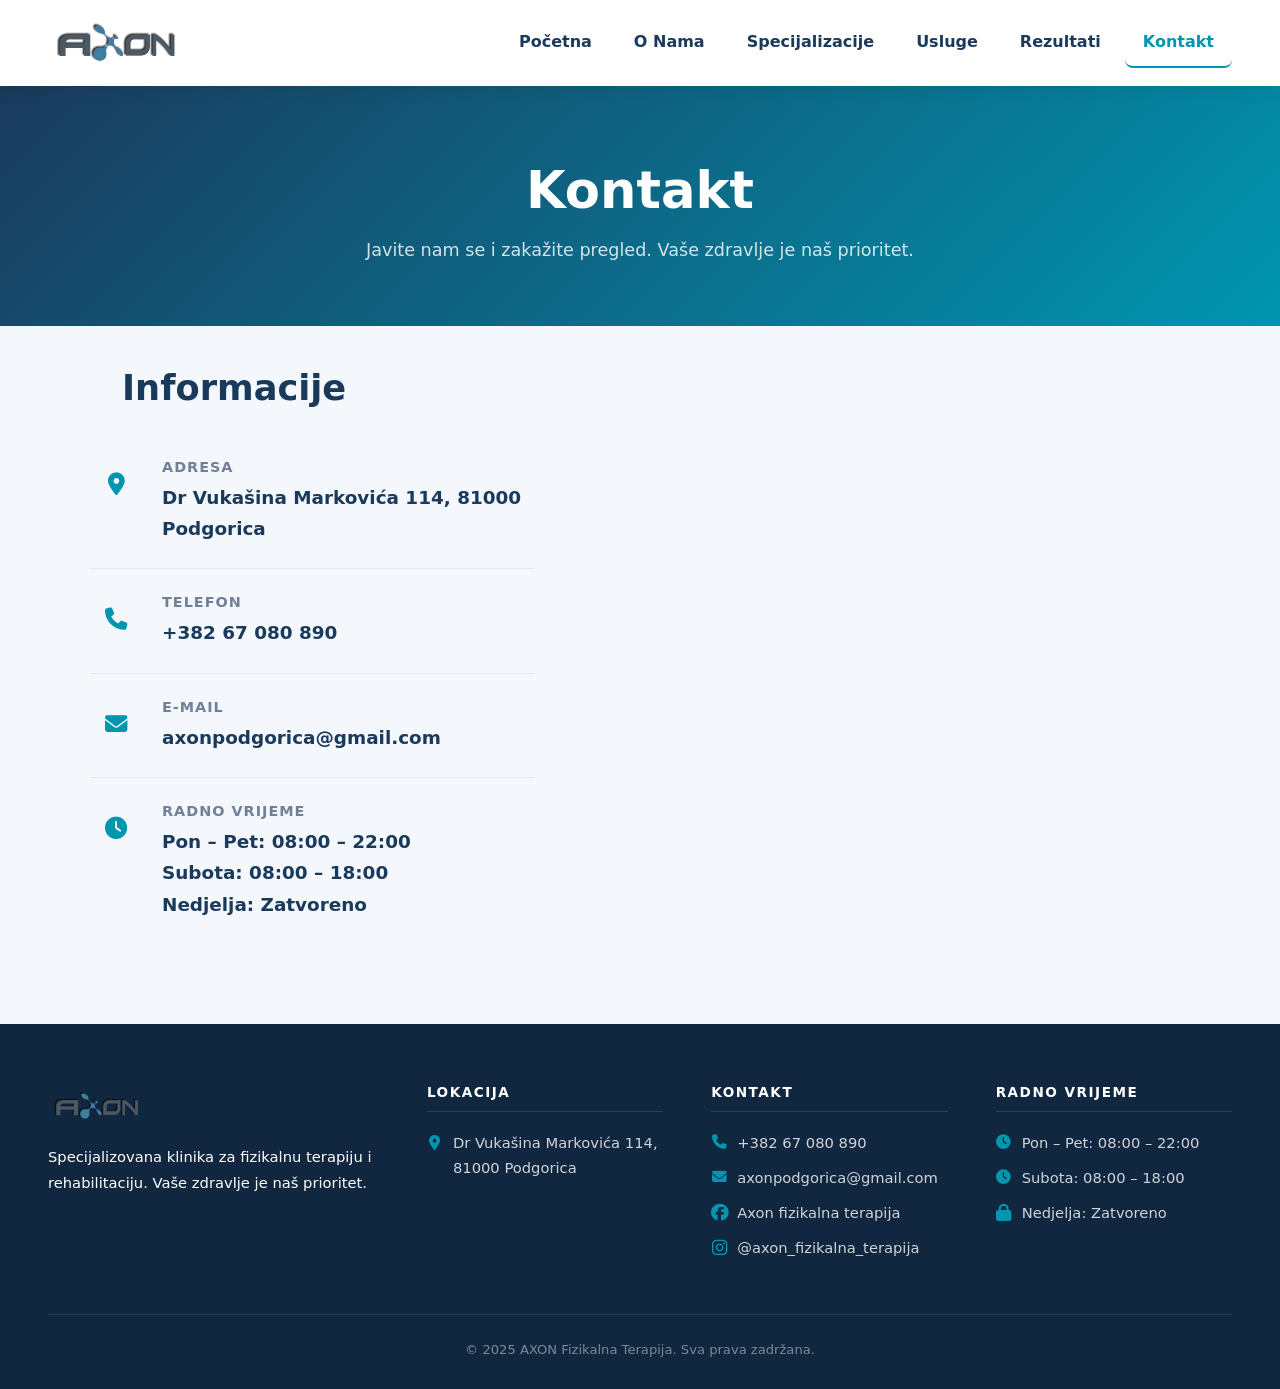
==== kontakt.html @ 86249862 "Inicijalni upload" ====
<!doctype html>
<html lang="bs">
  <head>
    <meta charset="UTF-8" />
    <meta name="viewport" content="width=device-width, initial-scale=1.0" />
    <title>Kontakt – AXON Fizikalna Terapija Podgorica</title>
    <meta
      name="description"
      content="Kontaktirajte AXON kliniku za zakazivanje pregleda. Adresa: Dr Vukašina Markovića 114, 81000 Podgorica. Tel: +382 67 080 890."
    />
    <meta property="og:type" content="website" />
    <meta property="og:url" content="https://fizioaxon.com/kontakt.html" />
    <meta property="og:title" content="Kontakt – AXON Fizikalna Terapija Podgorica" />
    <meta property="og:description" content="Kontaktirajte AXON kliniku za zakazivanje pregleda. Adresa: Dr Vukašina Markovića 114, 81000 Podgorica. Tel: +382 67 080 890." />
    <meta property="og:image" content="https://fizioaxon.com/images/axon-logo.png" />
    <meta name="twitter:card" content="summary_large_image" />
    <link rel="canonical" href="https://fizioaxon.com/kontakt.html" />
    <link rel="stylesheet" href="styles.css" />
    <link
      rel="stylesheet"
      href="https://cdnjs.cloudflare.com/ajax/libs/font-awesome/6.5.0/css/all.min.css"
    />
  </head>
  <body>
    <!-- ═══ HEADER ═══════════════════════════════════════════ -->
    <header class="site-header">
      <div class="container header-inner">
        <a href="index.html" class="logo" aria-label="AXON – početna">
          <img
            src="images/axon-logo.png"
            alt="AXON Fizikalna Terapija"
            class="logo-img"
          />
        </a>

        <button
          class="hamburger"
          id="hamburger"
          aria-label="Otvori meni"
          aria-expanded="false"
          aria-controls="main-nav"
        >
          <span></span><span></span><span></span>
        </button>

        <nav class="nav" id="main-nav" aria-label="Glavna navigacija">
          <a href="index.html" class="nav__link">Početna</a>
          <a href="o-nama.html" class="nav__link">O Nama</a>
          <a href="specijalizacije.html" class="nav__link">Specijalizacije</a>
          <a href="usluge.html" class="nav__link">Usluge</a>
          <a href="rezultati.html" class="nav__link">Rezultati</a>
          <a href="kontakt.html" class="nav__link">Kontakt</a>
        </nav>
      </div>
    </header>
    <!-- ═══════════════════════════════════════════════════════ -->

    <main>
      <!-- PAGE HERO -->
      <section class="page-hero">
        <h1>Kontakt</h1>
        <p>Javite nam se i zakažite pregled. Vaše zdravlje je naš prioritet.</p>
      </section>

      <!-- INFO + MAPA -->
      <section class="section section--light" style="padding-top:40px">
        <div class="container">
          <h2 style="margin-bottom:24px; max-width:1100px; margin-left:auto; margin-right:auto; padding-left:32px;">Informacije</h2>
          <div class="contact-main-grid">

            <!-- KONTAKT INFO -->
            <div class="contact-info-col">

              <div class="contact-info-row">
                <div class="contact-info-icon"><i class="fa-solid fa-location-dot"></i></div>
                <div>
                  <h4>Adresa</h4>
                  <p><a href="https://www.google.com/maps/place/Axon+fizikalna+terapija/@42.4355206,19.2412116,17z"
                     target="_blank" rel="noopener" style="color:inherit">Dr Vukašina Markovića 114, 81000 Podgorica</a></p>
                </div>
              </div>

              <div class="contact-info-row">
                <div class="contact-info-icon"><i class="fa-solid fa-phone"></i></div>
                <div>
                  <h4>Telefon</h4>
                  <p><a href="tel:+38267080890" style="color:inherit">+382 67 080 890</a></p>
                </div>
              </div>

              <div class="contact-info-row">
                <div class="contact-info-icon"><i class="fa-solid fa-envelope"></i></div>
                <div>
                  <h4>E-mail</h4>
                  <p><a href="mailto:axonpodgorica@gmail.com" style="color:inherit">axonpodgorica@gmail.com</a></p>
                </div>
              </div>

              <div class="contact-info-row">
                <div class="contact-info-icon"><i class="fa-solid fa-clock"></i></div>
                <div>
                  <h4>Radno Vrijeme</h4>
                  <p>Pon – Pet: 08:00 – 22:00<br />Subota: 08:00 – 18:00<br />Nedjelja: Zatvoreno</p>
                </div>
              </div>

            </div>

            <!-- MAPA -->
            <div class="contact-map-col">
              <iframe
                src="https://www.google.com/maps/embed?pb=!1m18!1m12!1m3!1d2956.123!2d19.2386313!3d42.4355206!2m3!1f0!2f0!3f0!3m2!1i1024!2i768!4f13.1!3m3!1m2!1s0x134deb002afa6535%3A0x6fe3fc8aef4e4ab2!2sAxon%20fizikalna%20terapija!5e0!3m2!1sbs!2sba!4v1"
                width="100%"
                height="460"
                style="border:0;border-radius:var(--radius);"
                allowfullscreen=""
                loading="lazy"
                referrerpolicy="no-referrer-when-downgrade"
                title="AXON lokacija na mapi"
              ></iframe>
            </div>

          </div>
        </div>
      </section>
    </main>

    <!-- ═══ FOOTER ════════════════════════════════════════════ -->
    <footer class="site-footer">
      <div class="container">
        <div class="footer-grid">
          <div class="footer-col">
            <div class="footer-logo">
              <img
                src="images/axon-logo.png"
                alt="AXON Fizikalna Terapija"
                class="logo-img footer-logo-img"
              />
            </div>
            <p>
              Specijalizovana klinika za fizikalnu terapiju i rehabilitaciju.
              Vaše zdravlje je naš prioritet.
            </p>
          </div>

          <div class="footer-col">
            <h4>Lokacija</h4>
            <ul>
              <li>
                <i class="fa-solid fa-location-dot"></i>
                <a href="https://www.google.com/maps/place/Axon+fizikalna+terapija/@42.4355206,19.2412116,17z"
                   target="_blank" rel="noopener" style="color:inherit">
                  Dr Vukašina Markovića 114, 81000 Podgorica
                </a>
              </li>
            </ul>
          </div>

          <div class="footer-col">
            <h4>Kontakt</h4>
            <ul>
              <li>
                <i class="fa-solid fa-phone"></i>
                <a href="tel:+38267080890" style="color:inherit">+382 67 080 890</a>
              </li>
              <li>
                <i class="fa-solid fa-envelope"></i>
                <a href="mailto:axonpodgorica@gmail.com" style="color:inherit">axonpodgorica@gmail.com</a>
              </li>
              <li>
                <i class="fa-brands fa-facebook"></i>
                <a href="https://www.facebook.com" target="_blank" rel="noopener" style="color:inherit">Axon fizikalna terapija</a>
              </li>
              <li>
                <i class="fa-brands fa-instagram"></i>
                <a href="https://www.instagram.com/axon_fizikalna_terapija" target="_blank" rel="noopener" style="color:inherit">@axon_fizikalna_terapija</a>
              </li>
            </ul>
          </div>

          <div class="footer-col">
            <h4>Radno Vrijeme</h4>
            <ul>
              <li><i class="fa-solid fa-clock"></i> Pon – Pet: 08:00 – 22:00</li>
              <li><i class="fa-solid fa-clock"></i> Subota: 08:00 – 18:00</li>
              <li><i class="fa-solid fa-lock"></i> Nedjelja: Zatvoreno</li>
            </ul>
          </div>
        </div>
        <div class="footer-bottom">
          <span>&copy; 2025 AXON Fizikalna Terapija. Sva prava zadržana.</span>
        </div>
      </div>
    </footer>
    <!-- ═══════════════════════════════════════════════════════ -->

    <script src="script.js"></script>
  </body>
</html>
---- styles.css ----
/* ============================================================
   AXON Physio — Shared Styles
   ============================================================ */

/* ── Variables ───────────────────────────────────────────── */
:root {
  --primary: #1a3a5c;
  --primary-dark: #112740;
  --accent: #0096b0;
  --accent-dark: #007a90;
  --white: #ffffff;
  --light-bg: #f4f7fb;
  --text: #2d3748;
  --text-light: #718096;
  --border: #e2e8f0;
  --card-shadow: 0 4px 20px rgba(26, 58, 92, 0.1);
  --card-shadow-hover: 0 8px 32px rgba(26, 58, 92, 0.18);
  --radius: 12px;
  --transition: 0.28s ease;
  --font: "Segoe UI", system-ui, -apple-system, sans-serif;
}

/* ── Reset & Base ─────────────────────────────────────────── */
*,
*::before,
*::after {
  box-sizing: border-box;
  margin: 0;
  padding: 0;
}

html {
  scroll-behavior: smooth;
  overflow-x: hidden;
}

body {
  font-family: var(--font);
  color: var(--text);
  background: var(--white);
  line-height: 1.7;
  min-height: 100vh;
  display: flex;
  flex-direction: column;
  overflow-x: hidden;
  padding-top: 86px;
}

img {
  max-width: 100%;
  display: block;
}
a {
  text-decoration: none;
  color: inherit;
}
ul {
  list-style: none;
}

/* ── Typography ───────────────────────────────────────────── */
h1,
h2,
h3,
h4 {
  line-height: 1.25;
  color: var(--primary);
}
h1 {
  font-size: clamp(2rem, 5vw, 3.2rem);
  font-weight: 800;
}
h2 {
  font-size: clamp(1.5rem, 3vw, 2.2rem);
  font-weight: 700;
}
h3 {
  font-size: 1.25rem;
  font-weight: 700;
}
p {
  color: var(--text-light);
}

/* ── Layout Helpers ───────────────────────────────────────── */
.container {
  width: 100%;
  max-width: 1600px;
  margin: 0 auto;
  padding: 0 48px;
}

.section {
  padding: 80px 0;
}

.section--light {
  background: var(--light-bg);
}

.section-title {
  text-align: center;
  margin-bottom: 12px;
}
.section-subtitle {
  text-align: center;
  color: var(--text-light);
  font-size: 1.05rem;
  margin-bottom: 52px;
}

/* ── Buttons ──────────────────────────────────────────────── */
.btn {
  display: inline-block;
  padding: 14px 36px;
  border-radius: 50px;
  font-weight: 700;
  font-size: 1rem;
  cursor: pointer;
  border: none;
  transition:
    background var(--transition),
    transform var(--transition),
    box-shadow var(--transition);
}

.btn--primary {
  background: var(--accent);
  color: var(--white);
  box-shadow: 0 4px 16px rgba(0, 184, 212, 0.35);
}
.btn--primary:hover {
  background: var(--accent-dark);
  transform: translateY(-2px);
  box-shadow: 0 8px 24px rgba(0, 184, 212, 0.45);
}

.btn--outline {
  background: transparent;
  color: var(--white);
  border: 2px solid var(--white);
}
.btn--outline:hover {
  background: var(--white);
  color: var(--primary);
  transform: translateY(-2px);
}

.btn--dark {
  background: var(--primary);
  color: var(--white);
  box-shadow: 0 4px 16px rgba(26, 58, 92, 0.3);
}
.btn--dark:hover {
  background: var(--primary-dark);
  transform: translateY(-2px);
  box-shadow: 0 8px 24px rgba(26, 58, 92, 0.45);
}

/* ── Card ─────────────────────────────────────────────────── */
.card {
  background: var(--white);
  border-radius: var(--radius);
  box-shadow: var(--card-shadow);
  padding: 30px;
  transition:
    transform var(--transition),
    box-shadow var(--transition);
}
.card:hover {
  transform: translateY(-6px);
  box-shadow: var(--card-shadow-hover);
}

/* ── Grid helpers ─────────────────────────────────────────── */
.grid-2 {
  display: grid;
  grid-template-columns: repeat(2, 1fr);
  gap: 28px;
}
.grid-3 {
  display: grid;
  grid-template-columns: repeat(3, 1fr);
  gap: 28px;
}
.grid-4 {
  display: grid;
  grid-template-columns: repeat(4, 1fr);
  gap: 28px;
}

/* ── HEADER & NAV ─────────────────────────────────────────── */
.site-header {
  background: #ffffff;
  box-shadow: 0 2px 20px rgba(0, 0, 0, 0.08);
  position: fixed;
  top: 0;
  left: 0;
  right: 0;
  z-index: 1000;
}

.header-inner {
  display: flex;
  align-items: center;
  justify-content: space-between;
  height: 86px;
}

/* Logo */
.logo {
  display: flex;
  align-items: center;
  text-decoration: none;
}
.logo-img {
  height: 62px;
  width: auto;
  display: block;
}
.footer-logo-img {
  height: 44px;
}

/* Nav */
.nav {
  display: flex;
  align-items: center;
  gap: 6px;
}

.nav__link {
  display: block;
  padding: 10px 18px;
  border-radius: 8px;
  font-weight: 600;
  font-size: 1rem;
  color: var(--primary);
  transition:
    color var(--transition),
    background var(--transition);
  border-bottom: 2px solid transparent;
  position: relative;
}
.nav__link:hover {
  color: var(--accent);
  background: rgba(26, 58, 92, 0.08);
}
.nav__link.active {
  color: var(--accent);
  border-bottom-color: var(--accent);
}

/* Hamburger */
.hamburger {
  display: none;
  flex-direction: column;
  gap: 5px;
  cursor: pointer;
  background: none;
  border: none;
  padding: 6px;
  border-radius: 6px;
}
.hamburger span {
  display: block;
  width: 26px;
  height: 2.5px;
  background: var(--primary);
  border-radius: 2px;
  transition:
    transform var(--transition),
    opacity var(--transition);
}
.hamburger.open span:nth-child(1) {
  transform: translateY(7.5px) rotate(45deg);
}
.hamburger.open span:nth-child(2) {
  opacity: 0;
}
.hamburger.open span:nth-child(3) {
  transform: translateY(-7.5px) rotate(-45deg);
}

/* ── PAGE HERO BANNER ─────────────────────────────────────── */
.page-hero {
  background: linear-gradient(135deg, var(--primary) 0%, var(--accent));
  /*background: linear-gradient(135deg, #112740 0%, #0a4a5c 100%);*/
  color: var(--white);
  text-align: center;
  padding: 72px 24px 60px;
}
.page-hero h1 {
  color: var(--white);
  margin-bottom: 14px;
}
.page-hero p {
  color: rgba(255, 255, 255, 0.82);
  font-size: 1.1rem;
  max-width: 560px;
  margin: 0 auto;
}

/* ── HERO SLIDER ──────────────────────────────────────────── */
.hero-slider {
  position: relative;
  min-height: 100vh;
  overflow: hidden;
  display: flex;
  align-items: center;
}
.hero-slides {
  position: absolute;
  inset: 0;
}
.hero-slide {
  position: absolute;
  inset: 0;
  background-size: cover;
  background-position: center;
  opacity: 0;
  transition: opacity 1.2s ease;
}
.hero-slide.active {
  opacity: 1;
}
.hero-overlay {
  position: absolute;
  inset: 0;
  background: rgba(15, 35, 65, 0.68);
  z-index: 1;
}
.hero-content {
  position: relative;
  z-index: 2;
  width: 100%;
  max-width: 700px;
  margin: 0 auto;
  text-align: center;
  padding: 0 24px 120px;
  color: var(--white);
}
.hero-content h1 {
  color: var(--white);
  font-size: clamp(2.2rem, 6vw, 3.6rem);
  margin-bottom: 20px;
}
.hero-content p {
  color: rgba(255, 255, 255, 0.88);
  font-size: 1.15rem;
  margin-bottom: 36px;
}
.home-hero__badge {
  display: inline-block;
  background: rgba(255, 255, 255, 0.15);
  border: 1px solid rgba(255, 255, 255, 0.35);
  color: var(--white);
  border-radius: 50px;
  padding: 6px 20px;
  font-size: 0.85rem;
  letter-spacing: 1px;
  text-transform: uppercase;
  margin-bottom: 22px;
}
.hero-btns {
  display: flex;
  flex-wrap: wrap;
  gap: 12px;
  justify-content: center;
}

/* Arrows */
.slider-arrow {
  position: absolute;
  top: 50%;
  transform: translateY(-50%);
  z-index: 3;
  background: rgba(255, 255, 255, 0.18);
  border: 2px solid rgba(255, 255, 255, 0.5);
  color: var(--white);
  width: 52px;
  height: 52px;
  border-radius: 50%;
  font-size: 2rem;
  line-height: 1;
  cursor: pointer;
  display: flex;
  align-items: center;
  justify-content: center;
  transition:
    background 0.25s,
    transform 0.25s;
  backdrop-filter: blur(4px);
}
.slider-arrow:hover {
  background: rgba(255, 255, 255, 0.32);
  transform: translateY(-50%) scale(1.08);
}
.slider-arrow--prev {
  left: 20px;
}
.slider-arrow--next {
  right: 20px;
}
/* Dots */
.slider-dots {
  position: absolute;
  bottom: 24px;
  left: 50%;
  transform: translateX(-50%);
  z-index: 3;
  display: flex;
  gap: 10px;
}
.slider-dot {
  width: 12px;
  height: 12px;
  border-radius: 50%;
  border: 2px solid rgba(255, 255, 255, 0.7);
  background: transparent;
  cursor: pointer;
  transition:
    background 0.25s,
    transform 0.25s;
}
.slider-dot.active {
  background: var(--white);
  transform: scale(1.2);
}

/* ── FEATURE CARDS (home) ─────────────────────────────────── */
.feature-card {
  text-align: center;
}
.feature-card__icon {
  font-size: 2.8rem;
  margin-bottom: 18px;
  display: block;
}
.feature-card h3 {
  margin-bottom: 10px;
}

/* ── INTRO SECTION (home) ─────────────────────────────────── */
.intro-section {
  background: var(--light-bg);
}
.intro-grid {
  display: grid;
  grid-template-columns: 1fr 1fr;
  gap: 56px;
  align-items: center;
}
.intro-text h2 {
  margin-bottom: 18px;
}
.intro-text p {
  margin-bottom: 16px;
}
.intro-visual {
  border-radius: var(--radius);
  height: 420px;
  background-size: cover;
  background-position: center top;
  background-repeat: no-repeat;
}

/* ── TEAM CARDS ───────────────────────────────────────────── */
.team-card {
  text-align: center;
}
.team-card__avatar {
  width: 90px;
  height: 90px;
  border-radius: 50%;
  background: linear-gradient(135deg, var(--primary), var(--accent));
  display: flex;
  align-items: center;
  justify-content: center;
  font-size: 2.2rem;
  margin: 0 auto 18px;
  color: var(--white);
}
.team-card__role {
  display: inline-block;
  background: rgba(0, 184, 212, 0.12);
  color: var(--accent-dark);
  border-radius: 50px;
  padding: 4px 14px;
  font-size: 0.82rem;
  font-weight: 600;
  margin-bottom: 12px;
}
.team-card h3 {
  margin-bottom: 6px;
}

/* ── FLIP CARD ────────────────────────────────────────────── */
.flip-card {
  perspective: 1200px;
  height: 100%;
}
.flip-card__inner {
  display: grid;
  width: 100%;
  height: 100%;
  transform-style: preserve-3d;
  transition: transform 0.7s ease;
}
.flip-card:hover .flip-card__inner {
  transform: rotateY(180deg);
}
.flip-card__front,
.flip-card__back {
  grid-area: 1 / 1;
  backface-visibility: hidden;
  -webkit-backface-visibility: hidden;
  border-radius: var(--radius);
  overflow: hidden;
}
/* Zadnja strana određuje visinu (u grid toku) */
.flip-card__back {
  transform: rotateY(180deg);
  background: var(--white);
  display: flex;
  flex-direction: column;
  padding: 20px;
  box-shadow: var(--card-shadow);
  border: 1px solid var(--border);
  min-height: 520px;
}
/* Prednja strana popunjava isti grid slot */
.flip-card__front {
  background: var(--primary-dark);
  position: relative;
  overflow: hidden;
  clip-path: inset(0 round 12px);
}
.flip-card__photo {
  position: absolute;
  inset: 0;
  width: 100%;
  height: 100%;
  object-fit: cover;
  object-position: top;
  display: block;
}
.flip-card__front-info {
  position: absolute;
  bottom: 0;
  left: 0;
  right: 0;
  padding: 20px 24px;
  background: linear-gradient(
    to top,
    rgba(17, 39, 64, 0.95) 0%,
    rgba(17, 39, 64, 0.6) 70%,
    transparent 100%
  );
}
.flip-card__front-info h3 {
  color: var(--white);
  margin: 0 0 4px;
  font-size: 1.4rem;
}
.flip-card__front-info span {
  color: var(--accent);
  font-size: 1rem;
  font-weight: 600;
}

/* ── TEAM V2 ──────────────────────────────────────────────── */
.team-grid {
  display: grid;
  grid-template-columns: repeat(3, 1fr);
  gap: 28px;
  align-items: stretch;
  overflow: hidden;
}
.team-card-v2 {
  display: flex;
  flex-direction: column;
  gap: 0;
  padding: 28px;
}
.team-card-v2__header {
  display: flex;
  align-items: center;
  gap: 16px;
  margin-bottom: 20px;
  padding-bottom: 18px;
  border-bottom: 1px solid var(--border);
}
.team-card-v2__avatar {
  width: 56px;
  height: 56px;
  border-radius: 50%;
  background: linear-gradient(135deg, var(--primary), var(--accent));
  display: flex;
  align-items: center;
  justify-content: center;
  font-size: 1.4rem;
  color: var(--white);
  flex-shrink: 0;
}
.team-card-v2__header h3 {
  margin: 0 0 4px;
  font-size: 1.15rem;
  color: var(--primary);
}
.team-card-v2__role {
  font-size: 0.85rem;
  color: var(--accent-dark);
  font-weight: 600;
}
.team-card-v2__body {
  flex: 1;
  display: flex;
  flex-direction: column;
  gap: 10px;
  margin-bottom: 20px;
}
.team-card-v2__body p {
  margin: 0;
  font-size: 0.9rem;
  color: var(--text-light);
  line-height: 1.6;
}
.team-card-v2__tags {
  display: flex;
  flex-wrap: wrap;
  gap: 6px;
  margin-top: auto;
}
.team-card-v2__tags span {
  background: rgba(0, 150, 176, 0.1);
  color: var(--accent-dark);
  border-radius: 50px;
  padding: 4px 12px;
  font-size: 0.78rem;
  font-weight: 600;
}
@media (max-width: 900px) {
  .team-grid {
    grid-template-columns: 1fr;
  }
  .flip-card__back {
    min-height: 495px;
    padding: 16px;
  }
  .team-card-v2__body p {
    font-size: 0.78rem;
    line-height: 1.5;
  }
  .team-card-v2__header {
    margin-bottom: 12px;
    padding-bottom: 12px;
  }
  .team-card-v2__body {
    gap: 6px;
    margin-bottom: 0;
  }
  .team-card-v2__tags {
    display: none;
  }
}

/* ── VALUES ───────────────────────────────────────────────── */
.value-card {
  text-align: center;
  border-top: 4px solid #0096b0;
}
.value-card:hover {
  transform: translateY(-12px);
}
.value-card__icon {
  font-size: 2.4rem;
  margin-bottom: 14px;
  display: block;
}

/* ── SPECIALIZATION CARDS ─────────────────────────────────── */
.spec-card {
  text-align: center;
}
.spec-card__icon {
  font-size: 3rem;
  margin-bottom: 16px;
  display: block;
}
.spec-card h3 {
  margin-bottom: 10px;
}

/* ── SPECIALIZATION BLOCKS ────────────────────────────────── */
.spec-blocks {
  display: flex;
  flex-direction: column;
  gap: 0;
  margin-top: 40px;
}
.spec-block {
  display: grid;
  grid-template-columns: 1fr 1fr;
  min-height: 420px;
  border-radius: var(--radius);
  overflow: hidden;
  margin-bottom: 24px;
  box-shadow: var(--card-shadow);
}
.spec-block--reverse {
  direction: rtl;
}
.spec-block--reverse > * {
  direction: ltr;
}

/* Animacija */
.spec-block .spec-block__img {
  opacity: 0;
  transform: translateX(-60px);
  transition:
    opacity 0.7s ease,
    transform 0.7s ease;
}
.spec-block .spec-block__text {
  opacity: 0;
  transform: translateX(60px);
  transition:
    opacity 0.7s ease 0.15s,
    transform 0.7s ease 0.15s;
}
.spec-block--reverse .spec-block__img {
  transform: translateX(60px);
}
.spec-block--reverse .spec-block__text {
  transform: translateX(-60px);
}
.spec-block--visible .spec-block__img,
.spec-block--visible .spec-block__text {
  opacity: 1;
  transform: translateX(0);
}
.spec-block__img {
  background-size: cover;
  background-position: center;
  background-repeat: no-repeat;
  position: relative;
}
.spec-block__img::after {
  content: "";
  position: absolute;
  inset: 0;
  background: linear-gradient(to right, rgba(17, 39, 64, 0.35), transparent);
}
.spec-block--reverse .spec-block__img::after {
  background: linear-gradient(to left, rgba(17, 39, 64, 0.35), transparent);
}
.spec-block__text {
  background: var(--white);
  padding: 48px 40px;
  display: flex;
  flex-direction: column;
  justify-content: center;
  border-right: 4px solid #0096b0;
  border-bottom: 4px solid #0096b0;
}
.spec-block--reverse .spec-block__text {
  border-right: none;
  border-left: 4px solid #0096b0;
  border-bottom: 4px solid #0096b0;
}
.spec-block:nth-child(even) .spec-block__text {
  background: #edf6f9;
}
.spec-block__text h3 {
  font-size: 1.4rem;
  color: var(--primary);
  margin-bottom: 16px;
}
.spec-block__text p {
  color: var(--text-light);
  line-height: 1.7;
  margin-bottom: 20px;
}
.spec-list {
  list-style: none;
  padding: 0;
  margin: 0;
  display: flex;
  flex-direction: column;
  gap: 10px;
}
.spec-list li {
  display: flex;
  align-items: center;
  gap: 10px;
  color: var(--text);
  font-size: 0.95rem;
  font-weight: 500;
}
.spec-list li::before {
  content: "";
  width: 20px;
  height: 20px;
  min-width: 20px;
  border-radius: 50%;
  background: #0096b0;
  background-image: url("data:image/svg+xml,%3Csvg xmlns='http://www.w3.org/2000/svg' viewBox='0 0 24 24' fill='none' stroke='white' stroke-width='3' stroke-linecap='round' stroke-linejoin='round'%3E%3Cpolyline points='20 6 9 17 4 12'/%3E%3C/svg%3E");
  background-size: 12px;
  background-repeat: no-repeat;
  background-position: center;
}
@media (max-width: 768px) {
  .spec-block,
  .spec-block--reverse {
    grid-template-columns: 1fr;
    direction: ltr;
  }
  .spec-block__img {
    min-height: 240px;
  }
  .spec-block__text {
    padding: 28px 24px;
  }
}

/* ── SERVICES LIST ────────────────────────────────────────── */
.service-card {
  display: flex;
  gap: 20px;
  align-items: flex-start;
}
.service-card__icon {
  font-size: 2.2rem;
  flex-shrink: 0;
  width: 58px;
  height: 58px;
  background: var(--light-bg);
  border-radius: 12px;
  display: flex;
  align-items: center;
  justify-content: center;
}
.service-card__body h3 {
  margin-bottom: 8px;
}

/* ── SERVICE CARDS V2 (sa slikom) ────────────────────────── */
.service-card-v2 {
  background: var(--white);
  border-radius: var(--radius);
  overflow: hidden;
  box-shadow: var(--card-shadow);
  transition:
    transform var(--transition),
    box-shadow var(--transition);
  display: flex;
  flex-direction: column;
}
.service-card-v2:hover {
  transform: translateY(-6px);
  box-shadow: var(--card-shadow-hover);
}
.service-card-v2__img {
  height: 400px;
  background-size: cover;
  background-position: center;
  background-repeat: no-repeat;
  position: relative;
}
.service-card-v2__img::after {
  content: "";
  position: absolute;
  inset: 0;
  background: linear-gradient(
    to bottom,
    transparent 50%,
    rgba(17, 39, 64, 0.5) 100%
  );
}
.service-card-v2__body {
  padding: 24px;
  border-top: 3px solid #0096b0;
  flex: 1;
}
.service-card-v2__body h3 {
  color: var(--primary);
  margin-bottom: 10px;
  font-size: 1.05rem;
}
.service-card-v2__body p {
  color: var(--text-light);
  font-size: 0.9rem;
  line-height: 1.6;
}

/* ── TESTIMONIALS ─────────────────────────────────────────── */
.testimonials-section {
  background: var(--primary-dark);
  padding: 80px 0;
}
.testimonial-card {
  background: rgba(255, 255, 255, 0.07);
  border: 1px solid rgba(255, 255, 255, 0.12);
  border-radius: 16px;
  padding: 32px 28px;
  display: flex;
  flex-direction: column;
  gap: 16px;
  transition:
    background 0.25s,
    transform 0.25s;
}
.testimonial-card:hover {
  background: rgba(255, 255, 255, 0.12);
  transform: translateY(-4px);
}
.testimonial-stars {
  color: #f6c90e;
  font-size: 1.1rem;
  letter-spacing: 2px;
}
.testimonial-text {
  color: rgba(255, 255, 255, 0.88);
  font-size: 0.97rem;
  line-height: 1.7;
  flex: 1;
}
.testimonial-author {
  display: flex;
  align-items: center;
  gap: 14px;
  margin-top: 4px;
}
.testimonial-avatar {
  width: 44px;
  height: 44px;
  border-radius: 50%;
  background: var(--accent);
  color: #fff;
  font-weight: 700;
  font-size: 1.1rem;
  display: flex;
  align-items: center;
  justify-content: center;
  flex-shrink: 0;
}
.testimonial-author strong {
  display: block;
  color: #fff;
  font-size: 0.95rem;
}
.testimonial-author span {
  font-size: 0.8rem;
  color: rgba(255, 255, 255, 0.55);
}

/* ── STATS (kept for rezultati page) ─────────────────────── */
.stats-section {
  background: linear-gradient(135deg, var(--primary), var(--accent));
  padding: 72px 0;
}
.stats-grid {
  display: grid;
  grid-template-columns: repeat(4, 1fr);
  gap: 28px;
  text-align: center;
}
.stat-item__number {
  font-size: clamp(2rem, 4vw, 3rem);
  font-weight: 900;
  color: var(--white);
  display: block;
  line-height: 1.1;
}
.stat-item__label {
  color: rgba(255, 255, 255, 0.78);
  font-size: 0.92rem;
  margin-top: 6px;
}

/* ── TESTIMONIALS ─────────────────────────────────────────── */
.testimonial-card {
  position: relative;
  padding-top: 40px;
}
.testimonial-card::before {
  content: "\201C";
  position: absolute;
  top: 10px;
  left: 28px;
  font-size: 4rem;
  color: var(--accent);
  font-family: Georgia, serif;
  line-height: 1;
}
.testimonial-card__text {
  color: var(--text);
  font-style: italic;
  margin-bottom: 20px;
  font-size: 1rem;
}
.testimonial-card__author {
  font-weight: 700;
  color: var(--primary);
  font-size: 0.92rem;
}
.testimonial-card__role {
  color: var(--text-light);
  font-size: 0.82rem;
}
.testimonial-stars {
  color: #f5a623;
  font-size: 1.1rem;
  margin-bottom: 14px;
}
.testimonial-card__footer {
  display: flex;
  align-items: center;
  gap: 14px;
  margin-top: auto;
}
.testimonial-avatar {
  width: 46px;
  height: 46px;
  min-width: 46px;
  border-radius: 50%;
  display: flex;
  align-items: center;
  justify-content: center;
  color: var(--white);
  font-weight: 700;
  font-size: 0.95rem;
}

/* ── GALLERY ──────────────────────────────────────────────── */
.gallery-grid {
  display: grid;
  grid-template-columns: repeat(4, 1fr);
  gap: 12px;
  margin-top: 40px;
}
.gallery-item {
  border-radius: var(--radius);
  overflow: hidden;
  cursor: zoom-in;
  aspect-ratio: 1 / 1;
  background-size: cover;
  background-position: center;
  background-repeat: no-repeat;
  transition:
    box-shadow 0.3s ease,
    transform 0.3s ease;
}
.gallery-item:hover {
  transform: scale(1.02);
  box-shadow: 0 8px 24px rgba(0, 0, 0, 0.15);
}
@media (min-width: 395px) and (max-width: 770px) {
  .gallery-grid {
    grid-template-columns: repeat(2, 1fr);
    grid-auto-rows: unset;
  }
  .gallery-item {
    aspect-ratio: 1 / 1;
    height: auto;
  }
}
@media (max-width: 395px) {
  .gallery-grid {
    grid-template-columns: 1fr;
    grid-auto-rows: unset;
  }
  .gallery-item {
    aspect-ratio: 16 / 9;
    height: auto;
  }
}

/* ── LIGHTBOX ─────────────────────────────────────────────── */
.lightbox {
  display: none;
  position: fixed;
  inset: 0;
  z-index: 2000;
  align-items: center;
  justify-content: center;
}
.lightbox--open {
  display: flex;
}
.lightbox__overlay {
  position: absolute;
  inset: 0;
  background: rgba(0, 0, 0, 0.92);
}
.lightbox__img-wrap {
  position: relative;
  z-index: 1;
  max-width: 90vw;
  max-height: 88vh;
  display: flex;
  align-items: center;
  justify-content: center;
}
.lightbox__img {
  max-width: 90vw;
  max-height: 88vh;
  object-fit: contain;
  border-radius: var(--radius);
  box-shadow: 0 20px 60px rgba(0, 0, 0, 0.5);
}
.lightbox__close,
.lightbox__prev,
.lightbox__next {
  position: absolute;
  z-index: 2;
  background: rgba(255, 255, 255, 0.1);
  border: none;
  color: var(--white);
  cursor: pointer;
  transition: background 0.2s;
  border-radius: 50%;
  line-height: 1;
}
.lightbox__close:hover,
.lightbox__prev:hover,
.lightbox__next:hover {
  background: rgba(255, 255, 255, 0.25);
}
.lightbox__close {
  top: 20px;
  right: 20px;
  width: 44px;
  height: 44px;
  font-size: 1.6rem;
}
.lightbox__prev,
.lightbox__next {
  top: 50%;
  transform: translateY(-50%);
  width: 52px;
  height: 52px;
  font-size: 2rem;
}
.lightbox__prev {
  left: 20px;
}
.lightbox__next {
  right: 20px;
}
.lightbox__counter {
  position: absolute;
  bottom: 20px;
  left: 50%;
  transform: translateX(-50%);
  color: rgba(255, 255, 255, 0.7);
  font-size: 0.9rem;
  z-index: 2;
}
.gallery-item--tall {
  grid-row: span 2;
}
.gallery-item--wide {
  grid-column: span 2;
}
@media (max-width: 770px) {
  .gallery-item--tall {
    grid-row: span 1;
  }
  .gallery-item--wide {
    grid-column: span 1;
  }
}

/* ── FAQ ──────────────────────────────────────────────────── */
.faq-layout {
  display: grid;
  grid-template-columns: 1fr 1.4fr;
  gap: 48px;
  align-items: start;
  margin-top: 40px;
}
.faq-img {
  border-radius: var(--radius);
  background-size: cover;
  background-position: center;
  background-repeat: no-repeat;
  min-height: 500px;
  position: sticky;
  top: 100px;
}
.faq-list {
  display: flex;
  flex-direction: column;
  gap: 12px;
}
@media (max-width: 768px) {
  .faq-layout {
    grid-template-columns: 1fr;
    gap: 32px;
  }
  .faq-img {
    min-height: 240px;
    position: static;
  }
}
.faq-item {
  border: 1px solid #e2e8f0;
  border-radius: var(--radius);
  overflow: hidden;
  background: var(--white);
}
.faq-question {
  width: 100%;
  background: none;
  border: none;
  padding: 20px 24px;
  text-align: left;
  font-size: 1rem;
  font-weight: 600;
  color: var(--primary);
  cursor: pointer;
  display: flex;
  justify-content: space-between;
  align-items: center;
  gap: 16px;
  transition: background var(--transition);
}
.faq-question:hover {
  background: var(--light-bg);
}
.faq-item--open .faq-question {
  background: var(--light-bg);
  border-bottom: 1px solid #e2e8f0;
}
.faq-icon {
  font-size: 1.4rem;
  font-weight: 300;
  color: #0096b0;
  flex-shrink: 0;
  transition: transform var(--transition);
}
.faq-answer {
  max-height: 0;
  overflow: hidden;
  transition:
    max-height 0.35s ease,
    padding 0.35s ease;
  padding: 0 24px;
}
.faq-answer p {
  color: var(--text-light);
  line-height: 1.7;
  font-size: 0.95rem;
}
.faq-item--open .faq-answer {
  max-height: 300px;
  padding: 20px 24px;
}

/* ── FLOATING CTA ─────────────────────────────────────────── */
.fab-group {
  position: fixed;
  bottom: 28px;
  right: 28px;
  display: none;
  flex-direction: column;
  gap: 12px;
  z-index: 999;
}
@media (min-width: 1700px) {
  .fab-group {
    display: flex;
  }
}
.fab {
  width: 52px;
  height: 52px;
  border-radius: 50%;
  display: flex;
  align-items: center;
  justify-content: center;
  font-size: 1.3rem;
  line-height: 1;
  color: var(--white);
  text-decoration: none;
  box-shadow: 0 4px 16px rgba(0, 0, 0, 0.2);
  transition:
    transform var(--transition),
    box-shadow var(--transition);
}
.fab i {
  display: flex;
  align-items: center;
  justify-content: center;
  width: 100%;
  height: 100%;
}
.fab:hover {
  transform: scale(1.12);
  box-shadow: 0 6px 20px rgba(0, 0, 0, 0.3);
}
.fab--phone {
  background: #0096b0;
}
.fab--whatsapp {
  background: #25d366;
}

/* ── BEFORE / AFTER CARDS ─────────────────────────────────── */
.ba-card__head {
  display: flex;
  justify-content: space-between;
  margin-bottom: 14px;
}
.ba-badge {
  font-size: 0.78rem;
  font-weight: 700;
  padding: 3px 12px;
  border-radius: 50px;
}
.ba-badge--before {
  background: #fde8e8;
  color: #c53030;
}
.ba-badge--after {
  background: #e6ffed;
  color: #276749;
}
.ba-card__item {
  margin-bottom: 10px;
}
.ba-card__item span {
  display: block;
  font-size: 0.82rem;
  font-weight: 600;
  color: var(--text-light);
  text-transform: uppercase;
  letter-spacing: 0.5px;
  margin-bottom: 2px;
}
.ba-card__item p {
  font-size: 0.95rem;
  color: var(--text);
}

/* ── CONTACT INFO CARDS ───────────────────────────────────── */
.contact-cards-grid {
  display: grid;
  grid-template-columns: repeat(4, 1fr);
  gap: 24px;
  margin-top: 40px;
}
@media (max-width: 900px) {
  .contact-cards-grid {
    grid-template-columns: repeat(2, 1fr);
  }
}
@media (max-width: 500px) {
  .contact-cards-grid {
    grid-template-columns: 1fr;
  }
}
.contact-info-card {
  text-align: center;
  padding: 28px 20px;
}
.contact-info-card .contact-info-icon {
  margin: 0 auto 16px;
}
.contact-info-card h4 {
  margin-bottom: 8px;
  font-size: 0.85rem;
  text-transform: uppercase;
  letter-spacing: 1px;
  color: var(--text-light);
}
.contact-info-card p {
  font-size: 0.95rem;
  line-height: 1.7;
}
.contact-info-card-link {
  display: block;
  text-decoration: none;
  color: inherit;
}
.contact-info-row--card {
  background: var(--primary-dark);
  border-radius: var(--radius);
  padding: 24px 28px;
  box-shadow: 0 4px 16px rgba(17, 39, 64, 0.25);
  border: none;
  transition:
    box-shadow var(--transition),
    transform var(--transition);
  margin-bottom: 14px;
  cursor: pointer;
}
.contact-info-row--card h4 {
  font-size: 1rem;
  text-transform: uppercase;
  letter-spacing: 1.2px;
  color: var(--accent);
  margin-bottom: 6px;
}
.contact-info-row--card p {
  font-size: 1.65rem;
  font-weight: 400;
  color: var(--white);
  line-height: 1.5;
}
.contact-info-row--card .contact-info-icon {
  font-size: 1.6rem;
  width: 62px;
  height: 62px;
  background: rgba(255, 255, 255, 0.1);
  color: var(--accent);
}
.contact-info-card-link:hover .contact-info-row--card,
.contact-info-row--card:hover {
  box-shadow: 0 8px 28px rgba(17, 39, 64, 0.4);
  transform: translateY(-2px);
}
.contact-main-grid {
  display: grid;
  grid-template-columns: 1fr 1.4fr;
  gap: 32px;
  align-items: stretch;
  max-width: 1100px;
  margin: 0 auto;
}
.contact-map-col {
  display: flex;
}
.contact-map-col iframe {
  flex: 1;
  min-height: 100%;
}
@media (max-width: 900px) {
  .contact-main-grid {
    grid-template-columns: 1fr;
  }
}
.contact-map-col iframe {
  width: 100%;
  border-radius: var(--radius);
}

/* ── CONTACT INFO COL ─────────────────────────────────────── */
.contact-info-col {
  display: flex;
  flex-direction: column;
  gap: 0;
}
.contact-info-row {
  display: flex;
  align-items: flex-start;
  gap: 20px;
  padding: 24px 0;
  border-bottom: 1px solid var(--border);
}
.contact-info-row:last-child {
  border-bottom: none;
}
.contact-info-icon {
  font-size: 1.4rem;
  width: 52px;
  height: 52px;
  background: var(--light-bg);
  border-radius: 12px;
  display: flex;
  align-items: center;
  justify-content: center;
  flex-shrink: 0;
  color: var(--accent);
}
.contact-info-icon .fa-clock {
  color: var(--accent);
}
.contact-info-icon .fa-facebook {
  color: #1877f2;
}
.contact-info-icon .fa-instagram {
  color: #e4405f;
}
.contact-info-row h4 {
  font-size: 0.9rem;
  text-transform: uppercase;
  letter-spacing: 1px;
  color: var(--text-light);
  margin-bottom: 6px;
  font-weight: 600;
}
.contact-info-row--card h4 {
  color: var(--accent) !important;
  font-size: 0.82rem !important;
  text-transform: uppercase;
  letter-spacing: 1.5px;
  font-weight: 600;
}
.contact-info-row--card p {
  font-size: 1.25rem !important;
  font-weight: 600 !important;
  color: var(--white) !important;
  line-height: 1.5;
}
.contact-info-row p {
  font-size: 1.15rem;
  color: var(--primary);
  font-weight: 600;
  line-height: 1.7;
}

/* ── CONTACT DARK BOX ─────────────────────────────────────── */
.contact-dark-box {
  display: grid;
  grid-template-columns: 1fr 1.4fr;
  border-radius: var(--radius);
  overflow: hidden;
  box-shadow: 0 8px 40px rgba(17, 39, 64, 0.25);
}
.contact-dark-info {
  background: var(--primary-dark);
  padding: 48px 40px;
  color: var(--white);
  display: flex;
  flex-direction: column;
}
.contact-dark-logo {
  font-size: 2.4rem;
  color: var(--accent);
  margin-bottom: 20px;
}
.contact-dark-title {
  font-size: 1.6rem;
  font-weight: 700;
  color: var(--white);
  margin-bottom: 20px;
  line-height: 1.3;
}
.contact-dark-title span {
  color: var(--accent);
  font-size: 1.1rem;
  font-weight: 400;
}
.contact-dark-divider {
  width: 48px;
  height: 3px;
  background: var(--accent);
  border-radius: 2px;
  margin-bottom: 28px;
}
.contact-dark-list {
  list-style: none;
  padding: 0;
  margin: 0;
  display: flex;
  flex-direction: column;
  gap: 16px;
}
.contact-dark-list li {
  display: flex;
  align-items: center;
  gap: 14px;
  font-size: 1rem;
  color: rgba(255, 255, 255, 0.85);
}
.contact-dark-list li a {
  display: flex;
  align-items: center;
  gap: 14px;
  color: rgba(255, 255, 255, 0.85);
  text-decoration: none;
  transition: color var(--transition);
}
.contact-dark-list li a:hover {
  color: var(--accent);
}
.contact-dark-list i {
  color: var(--accent);
  width: 18px;
  text-align: center;
  flex-shrink: 0;
}
.contact-dark-map {
  background: var(--primary-dark);
  padding: 32px 32px 32px 0;
  display: flex;
}
.contact-dark-map iframe {
  flex: 1;
  display: block;
  border-radius: var(--radius) !important;
}
@media (max-width: 768px) {
  .contact-dark-box {
    grid-template-columns: 1fr;
  }
  .contact-dark-map iframe {
    border-radius: 0 0 var(--radius) var(--radius) !important;
    min-height: 300px !important;
  }
}

/* ── CONTACT FORM ─────────────────────────────────────────── */
.contact-form-section .container {
  display: grid;
  grid-template-columns: 1fr 1fr;
  gap: 48px;
  align-items: start;
}
.form-group {
  margin-bottom: 20px;
}
.form-group label {
  display: block;
  font-weight: 600;
  margin-bottom: 6px;
  font-size: 0.9rem;
  color: var(--primary);
}
.form-group input,
.form-group textarea,
.form-group select {
  width: 100%;
  padding: 12px 16px;
  border: 1.5px solid var(--border);
  border-radius: 8px;
  font-family: var(--font);
  font-size: 0.95rem;
  color: var(--text);
  transition:
    border-color var(--transition),
    box-shadow var(--transition);
  background: var(--white);
}
.form-group input:focus,
.form-group textarea:focus {
  outline: none;
  border-color: var(--accent);
  box-shadow: 0 0 0 3px rgba(0, 184, 212, 0.15);
}
.form-group textarea {
  resize: vertical;
  min-height: 130px;
}
.form-row {
  display: grid;
  grid-template-columns: 1fr 1fr;
  gap: 16px;
}
.form-submit {
  margin-top: 8px;
}

/* ── MAP PLACEHOLDER ──────────────────────────────────────── */
.map-placeholder {
  background: var(--light-bg);
  border: 2px dashed var(--border);
  border-radius: var(--radius);
  height: 320px;
  display: flex;
  flex-direction: column;
  align-items: center;
  justify-content: center;
  color: var(--text-light);
  font-size: 1rem;
  gap: 10px;
}
.map-placeholder .map-icon {
  font-size: 2.6rem;
}
.map-placeholder strong {
  color: var(--primary);
  font-size: 1.05rem;
}

/* ── FOOTER ───────────────────────────────────────────────── */
.site-footer {
  background: var(--primary-dark);
  color: rgba(255, 255, 255, 0.8);
  padding: 60px 0 28px;
  margin-top: auto;
}
.footer-grid {
  display: grid;
  grid-template-columns: 1.4fr 1fr 1fr 1fr;
  gap: 48px;
  margin-bottom: 44px;
}
.footer-logo {
  display: flex;
  align-items: center;
  gap: 10px;
  margin-bottom: 16px;
}
.footer-col p {
  font-size: 0.92rem;
  line-height: 1.8;
  color: var(--white);
}
.footer-col h4 {
  color: var(--white);
  font-size: 0.85rem;
  letter-spacing: 1.5px;
  text-transform: uppercase;
  margin-bottom: 18px;
  padding-bottom: 10px;
  border-bottom: 1px solid rgba(255, 255, 255, 0.12);
}
.footer-col ul li {
  margin-bottom: 10px;
  font-size: 0.92rem;
  display: flex;
  gap: 10px;
  align-items: center;
}
.footer-col ul li span.fi {
  font-style: normal;
}

/* ── Footer icon colours ─────────────────────────────────── */
.footer-col .fa-location-dot {
  color: var(--accent);
  width: 16px;
  text-align: center;
  flex-shrink: 0;
  align-self: flex-start;
  margin-top: 6px;
}
.footer-col .fa-phone,
.footer-col .fa-envelope,
.footer-col .fa-clock {
  color: var(--accent);
  width: 16px;
  text-align: center;
  flex-shrink: 0;
}
.footer-col .fa-lock,
.footer-col .fa-facebook,
.footer-col .fa-instagram {
  color: var(--accent);
  width: 16px;
  text-align: center;
  flex-shrink: 0;
  font-size: 1.1rem;
}
.footer-bottom {
  border-top: 1px solid rgba(255, 255, 255, 0.1);
  padding-top: 24px;
  display: flex;
  justify-content: center;
  align-items: center;
  font-size: 0.82rem;
  color: rgba(255, 255, 255, 0.45);
}

/* ── ABOUT PAGE SPECIFIC ──────────────────────────────────── */
.about-text-section .container {
  display: grid;
  grid-template-columns: 1fr 1fr;
  gap: 56px;
  align-items: center;
}
.about-text h2 {
  margin-bottom: 18px;
}
.about-text p {
  margin-bottom: 16px;
}
.about-visual {
  border-radius: var(--radius);
  height: 480px;
  background-size: cover;
  background-position: center;
  background-repeat: no-repeat;
  overflow: hidden;
}
.about-visual img {
  width: 100%;
  height: 100%;
  object-fit: cover;
  display: block;
  border-radius: var(--radius);
  filter: contrast(1.25) saturate(1.1) brightness(1.02);
  transform: scale(1.12) translateZ(0);
  transform-origin: center center;
  -webkit-backface-visibility: hidden;
  backface-visibility: hidden;
}
.about-visual__img {
  width: 100%;
  height: 100%;
  object-fit: cover;
  display: block;
}

/* ── RESPONSIVE ───────────────────────────────────────────── */
@media (min-width: 425px) and (max-width: 900px) {
  .about-visual {
    height: auto !important;
    background: none;
  }
  .about-visual img {
    width: 100%;
    height: auto;
    display: block;
    border-radius: var(--radius);
  }
}
@media (max-width: 425px) {
  .about-visual {
    height: auto !important;
    background: none;
  }
  .about-visual img {
    width: 100%;
    height: auto;
    display: block;
    border-radius: var(--radius);
    transform: scale(1.22) translateZ(0);
    transform-origin: center center;
  }
}
@media (max-width: 900px) {
  .grid-4 {
    grid-template-columns: repeat(2, 1fr);
  }
  .stats-grid {
    grid-template-columns: repeat(2, 1fr);
  }
  .intro-grid,
  .about-text-section .container,
  .contact-form-section .container {
    grid-template-columns: 1fr;
  }
  .intro-visual,
  .about-visual {
    height: 220px;
  }
  .footer-grid {
    grid-template-columns: 1fr 1fr;
  }
}

@media (max-width: 900px) {
  .container {
    padding: 0 20px;
  }
  .grid-3 {
    grid-template-columns: 1fr;
  }
  .grid-2 {
    grid-template-columns: 1fr;
  }
  .hamburger {
    display: flex;
  }
  .nav {
    display: none;
    flex-direction: column;
    position: absolute;
    top: 72px;
    left: 0;
    right: 0;
    background: #ffffff;
    box-shadow: 0 8px 24px rgba(0, 0, 0, 0.1);
    padding: 16px 24px 20px;
    gap: 4px;
    z-index: 999;
  }
  .nav.open {
    display: flex;
  }
  .nav__link {
    width: 100%;
    padding: 11px 14px;
  }
  .footer-grid {
    grid-template-columns: 1fr;
    gap: 32px;
  }
  .footer-bottom {
    flex-direction: column;
    gap: 8px;
    text-align: center;
  }
  .form-row {
    grid-template-columns: 1fr;
  }
}

@media (max-width: 480px) {
  .slider-arrow {
    display: none;
  }
  .grid-4 {
    grid-template-columns: 1fr;
  }
  .stats-grid {
    grid-template-columns: 1fr 1fr;
  }
  .section {
    padding: 52px 0;
  }
  .hero-slider {
    min-height: 100vh;
  }
  .hero-content {
    padding: 60px 16px 60px 16px;
  }
  .slider-arrow {
    width: 40px;
    height: 40px;
    font-size: 1.5rem;
  }
  .slider-arrow--prev {
    left: 10px;
  }
  .slider-arrow--next {
    right: 10px;
  }
}
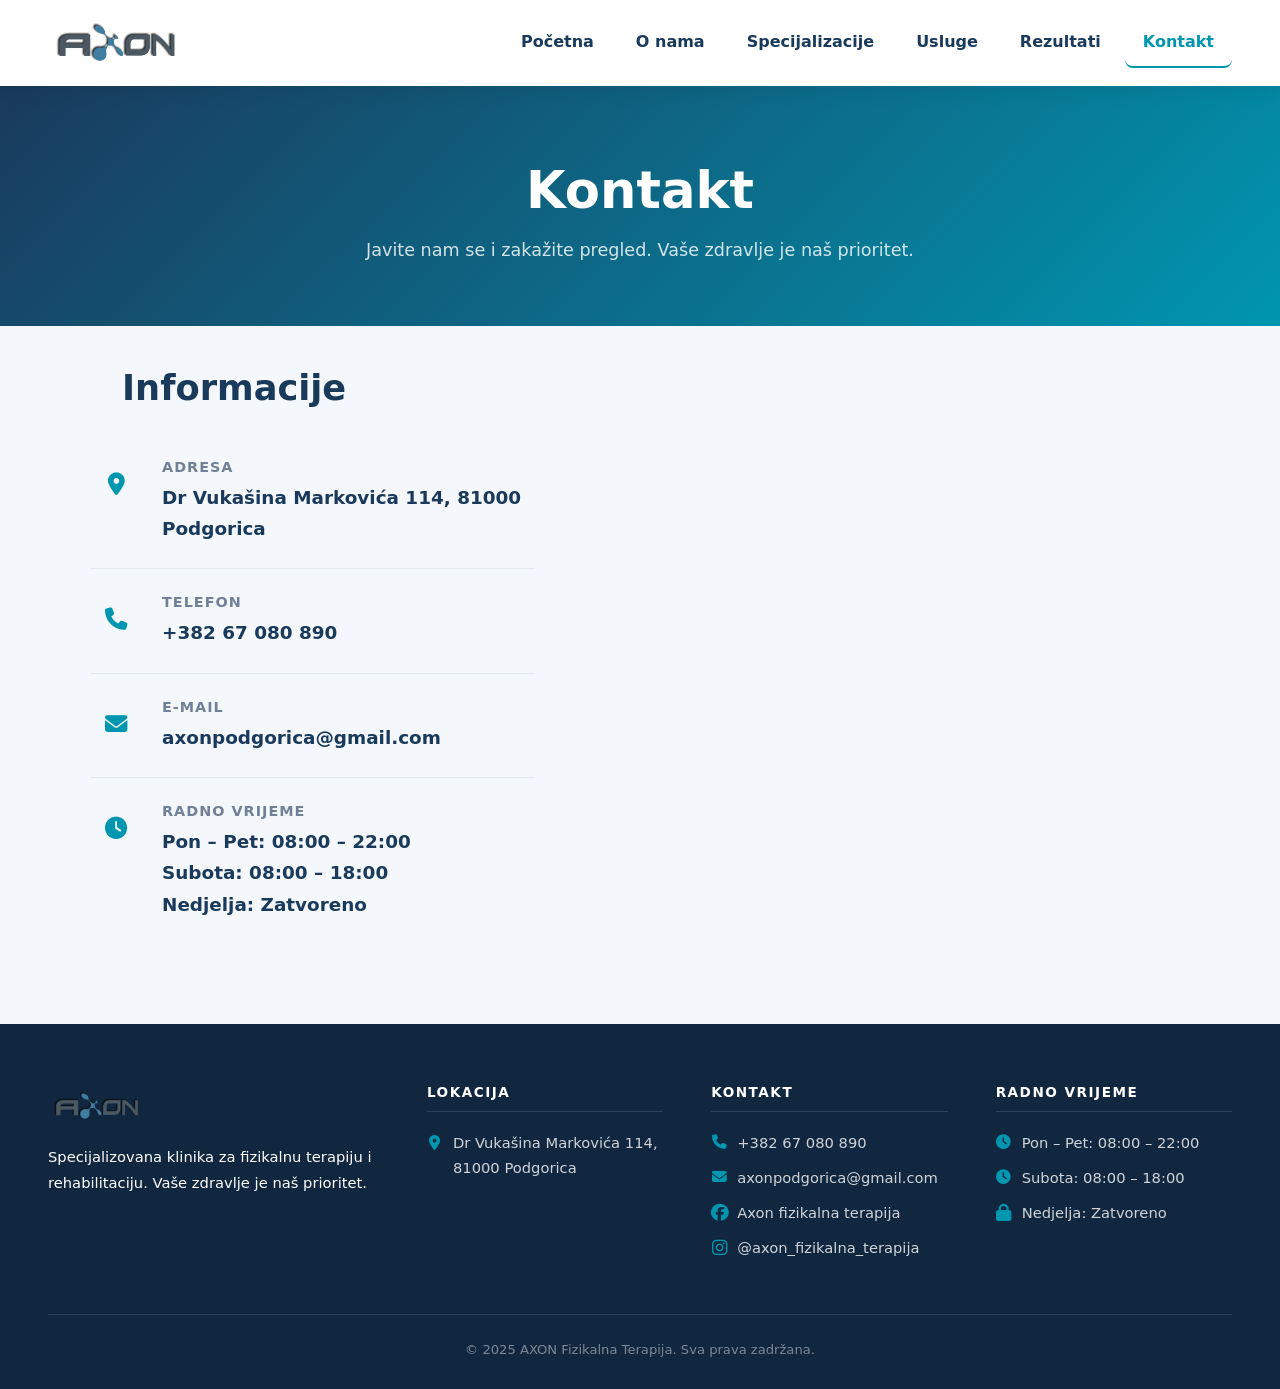
==== commit ccd0f75a: "Fix google maps links in footer" ====
--- a/kontakt.html
+++ b/kontakt.html
@@ -1,5 +1,5 @@
 <!doctype html>
-<html lang="bs">
+<html lang="sr">
   <head>
     <meta charset="UTF-8" />
     <meta name="viewport" content="width=device-width, initial-scale=1.0" />
@@ -10,11 +10,21 @@
     />
     <meta property="og:type" content="website" />
     <meta property="og:url" content="https://fizioaxon.com/kontakt.html" />
-    <meta property="og:title" content="Kontakt – AXON Fizikalna Terapija Podgorica" />
-    <meta property="og:description" content="Kontaktirajte AXON kliniku za zakazivanje pregleda. Adresa: Dr Vukašina Markovića 114, 81000 Podgorica. Tel: +382 67 080 890." />
-    <meta property="og:image" content="https://fizioaxon.com/images/axon-logo.png" />
+    <meta
+      property="og:title"
+      content="Kontakt – AXON Fizikalna Terapija Podgorica"
+    />
+    <meta
+      property="og:description"
+      content="Kontaktirajte AXON kliniku za zakazivanje pregleda. Adresa: Dr Vukašina Markovića 114, 81000 Podgorica. Tel: +382 67 080 890."
+    />
+    <meta
+      property="og:image"
+      content="https://fizioaxon.com/images/axon-logo.png"
+    />
     <meta name="twitter:card" content="summary_large_image" />
     <link rel="canonical" href="https://fizioaxon.com/kontakt.html" />
+    <link rel="icon" href="images/axon-logo.png" type="image/png" />
     <link rel="stylesheet" href="styles.css" />
     <link
       rel="stylesheet"
@@ -45,7 +55,7 @@
 
         <nav class="nav" id="main-nav" aria-label="Glavna navigacija">
           <a href="index.html" class="nav__link">Početna</a>
-          <a href="o-nama.html" class="nav__link">O Nama</a>
+          <a href="o-nama.html" class="nav__link">O nama</a>
           <a href="specijalizacije.html" class="nav__link">Specijalizacije</a>
           <a href="usluge.html" class="nav__link">Usluge</a>
           <a href="rezultati.html" class="nav__link">Rezultati</a>
@@ -63,47 +73,82 @@
       </section>
 
       <!-- INFO + MAPA -->
-      <section class="section section--light" style="padding-top:40px">
+      <section class="section section--light" style="padding-top: 40px">
         <div class="container">
-          <h2 style="margin-bottom:24px; max-width:1100px; margin-left:auto; margin-right:auto; padding-left:32px;">Informacije</h2>
+          <h2
+            style="
+              margin-bottom: 24px;
+              max-width: 1100px;
+              margin-left: auto;
+              margin-right: auto;
+              padding-left: 32px;
+            "
+          >
+            Informacije
+          </h2>
           <div class="contact-main-grid">
-
             <!-- KONTAKT INFO -->
             <div class="contact-info-col">
-
-              <div class="contact-info-row">
-                <div class="contact-info-icon"><i class="fa-solid fa-location-dot"></i></div>
+              <div class="contact-info-row">
+                <div class="contact-info-icon">
+                  <i class="fa-solid fa-location-dot"></i>
+                </div>
                 <div>
                   <h4>Adresa</h4>
-                  <p><a href="https://www.google.com/maps/place/Axon+fizikalna+terapija/@42.4355206,19.2412116,17z"
-                     target="_blank" rel="noopener" style="color:inherit">Dr Vukašina Markovića 114, 81000 Podgorica</a></p>
-                </div>
-              </div>
-
-              <div class="contact-info-row">
-                <div class="contact-info-icon"><i class="fa-solid fa-phone"></i></div>
+                  <p>
+                    <a
+                      href="https://maps.app.goo.gl/FDbFqpSLjZvNkm3p7"
+                      target="_blank"
+                      rel="noopener"
+                      style="color: inherit"
+                      >Dr Vukašina Markovića 114, 81000 Podgorica</a
+                    >
+                  </p>
+                </div>
+              </div>
+
+              <div class="contact-info-row">
+                <div class="contact-info-icon">
+                  <i class="fa-solid fa-phone"></i>
+                </div>
                 <div>
                   <h4>Telefon</h4>
-                  <p><a href="tel:+38267080890" style="color:inherit">+382 67 080 890</a></p>
-                </div>
-              </div>
-
-              <div class="contact-info-row">
-                <div class="contact-info-icon"><i class="fa-solid fa-envelope"></i></div>
+                  <p>
+                    <a href="tel:+38267080890" style="color: inherit"
+                      >+382 67 080 890</a
+                    >
+                  </p>
+                </div>
+              </div>
+
+              <div class="contact-info-row">
+                <div class="contact-info-icon">
+                  <i class="fa-solid fa-envelope"></i>
+                </div>
                 <div>
                   <h4>E-mail</h4>
-                  <p><a href="mailto:axonpodgorica@gmail.com" style="color:inherit">axonpodgorica@gmail.com</a></p>
-                </div>
-              </div>
-
-              <div class="contact-info-row">
-                <div class="contact-info-icon"><i class="fa-solid fa-clock"></i></div>
+                  <p>
+                    <a
+                      href="mailto:axonpodgorica@gmail.com"
+                      style="color: inherit"
+                      >axonpodgorica@gmail.com</a
+                    >
+                  </p>
+                </div>
+              </div>
+
+              <div class="contact-info-row">
+                <div class="contact-info-icon">
+                  <i class="fa-solid fa-clock"></i>
+                </div>
                 <div>
                   <h4>Radno Vrijeme</h4>
-                  <p>Pon – Pet: 08:00 – 22:00<br />Subota: 08:00 – 18:00<br />Nedjelja: Zatvoreno</p>
-                </div>
-              </div>
-
+                  <p>
+                    Pon – Pet: 08:00 – 22:00<br />Subota: 08:00 – 18:00<br />Nedjelja:
+                    Zatvoreno
+                  </p>
+                </div>
+              </div>
             </div>
 
             <!-- MAPA -->
@@ -112,14 +157,13 @@
                 src="https://www.google.com/maps/embed?pb=!1m18!1m12!1m3!1d2956.123!2d19.2386313!3d42.4355206!2m3!1f0!2f0!3f0!3m2!1i1024!2i768!4f13.1!3m3!1m2!1s0x134deb002afa6535%3A0x6fe3fc8aef4e4ab2!2sAxon%20fizikalna%20terapija!5e0!3m2!1sbs!2sba!4v1"
                 width="100%"
                 height="460"
-                style="border:0;border-radius:var(--radius);"
+                style="border: 0; border-radius: var(--radius)"
                 allowfullscreen=""
                 loading="lazy"
                 referrerpolicy="no-referrer-when-downgrade"
                 title="AXON lokacija na mapi"
               ></iframe>
             </div>
-
           </div>
         </div>
       </section>
@@ -148,8 +192,12 @@
             <ul>
               <li>
                 <i class="fa-solid fa-location-dot"></i>
-                <a href="https://www.google.com/maps/place/Axon+fizikalna+terapija/@42.4355206,19.2412116,17z"
-                   target="_blank" rel="noopener" style="color:inherit">
+                <a
+                  href="https://maps.app.goo.gl/FDbFqpSLjZvNkm3p7"
+                  target="_blank"
+                  rel="noopener"
+                  style="color: inherit"
+                >
                   Dr Vukašina Markovića 114, 81000 Podgorica
                 </a>
               </li>
@@ -161,19 +209,35 @@
             <ul>
               <li>
                 <i class="fa-solid fa-phone"></i>
-                <a href="tel:+38267080890" style="color:inherit">+382 67 080 890</a>
+                <a href="tel:+38267080890" style="color: inherit"
+                  >+382 67 080 890</a
+                >
               </li>
               <li>
                 <i class="fa-solid fa-envelope"></i>
-                <a href="mailto:axonpodgorica@gmail.com" style="color:inherit">axonpodgorica@gmail.com</a>
+                <a href="mailto:axonpodgorica@gmail.com" style="color: inherit"
+                  >axonpodgorica@gmail.com</a
+                >
               </li>
               <li>
                 <i class="fa-brands fa-facebook"></i>
-                <a href="https://www.facebook.com" target="_blank" rel="noopener" style="color:inherit">Axon fizikalna terapija</a>
+                <a
+                  href="https://www.facebook.com"
+                  target="_blank"
+                  rel="noopener"
+                  style="color: inherit"
+                  >Axon fizikalna terapija</a
+                >
               </li>
               <li>
                 <i class="fa-brands fa-instagram"></i>
-                <a href="https://www.instagram.com/axon_fizikalna_terapija" target="_blank" rel="noopener" style="color:inherit">@axon_fizikalna_terapija</a>
+                <a
+                  href="https://www.instagram.com/axon_fizikalna_terapija"
+                  target="_blank"
+                  rel="noopener"
+                  style="color: inherit"
+                  >@axon_fizikalna_terapija</a
+                >
               </li>
             </ul>
           </div>
@@ -181,7 +245,9 @@
           <div class="footer-col">
             <h4>Radno Vrijeme</h4>
             <ul>
-              <li><i class="fa-solid fa-clock"></i> Pon – Pet: 08:00 – 22:00</li>
+              <li>
+                <i class="fa-solid fa-clock"></i> Pon – Pet: 08:00 – 22:00
+              </li>
               <li><i class="fa-solid fa-clock"></i> Subota: 08:00 – 18:00</li>
               <li><i class="fa-solid fa-lock"></i> Nedjelja: Zatvoreno</li>
             </ul>
